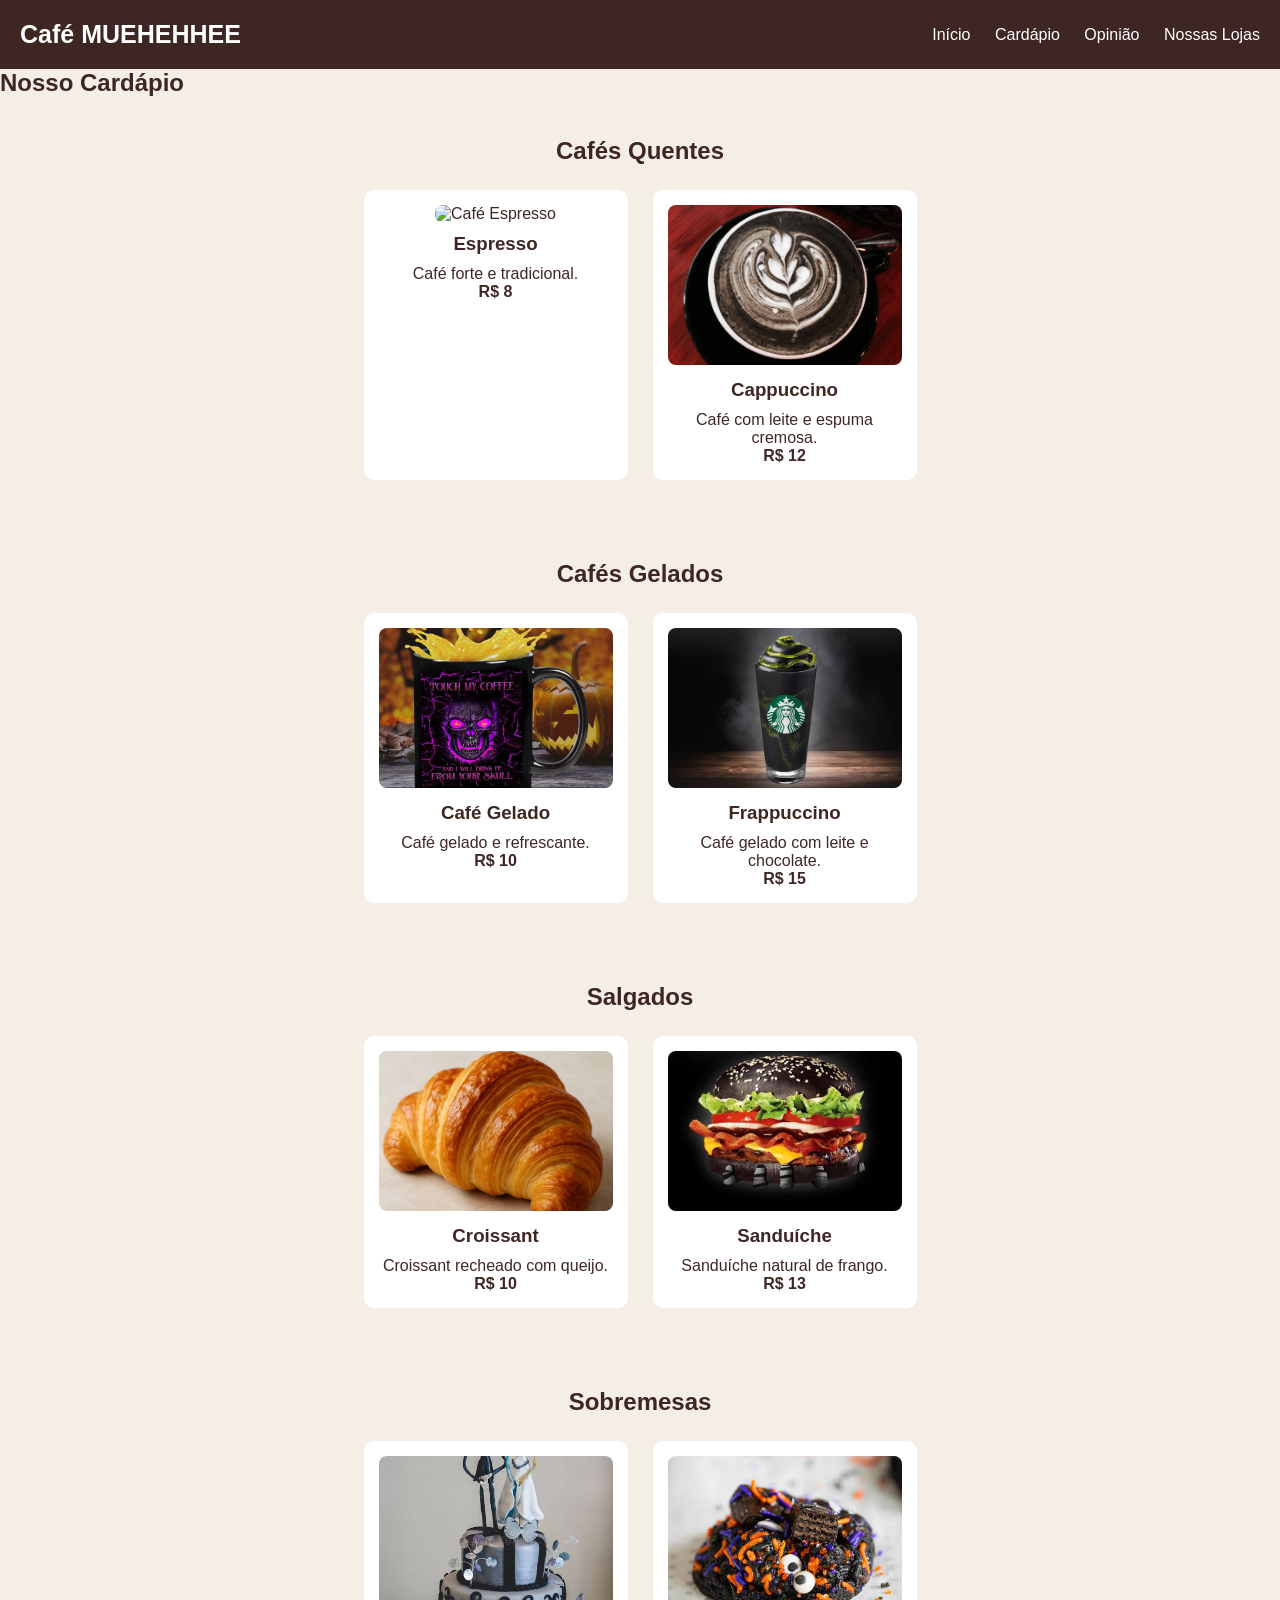
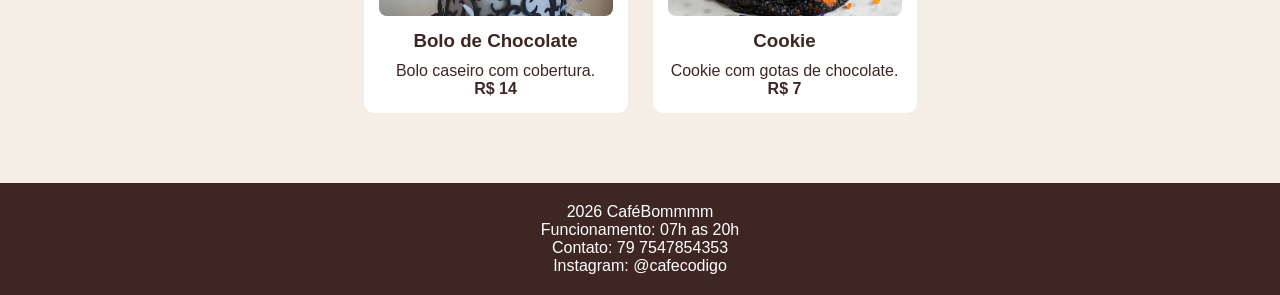
==== HTML/cardapio.html @ 8f30bbec "GRGRR GRGR" ====
<!DOCTYPE html>
<html lang="pt-br">
<head>
<meta charset="UTF-8">
<meta name="viewport" content="width=device-width, initial-scale=1.0">
<title>cAFÉ BONZASSOOOOOOOOOOOOOOOOO</title>
</head>
<link rel="stylesheet" href="../CSS/style.CSS">
<body>
<header>
<h1>Café MUEHEHHEE</h1>
    <nav>
<a href="../HTML/index.html">Início</a>
    <a href="../HTML/cardapio.html">Cardápio</a>
        <a href="../HTML/opiniao.html">Opinião</a>
    <a href="../HTML/lojas.html">Nossas Lojas</a>
</nav>
         </header>
     <main>
        <h2>Nosso Cardápio</h2>
        <section>
<h2>Cafés Quentes</h2>
<div class="produtos">
            <article class="card">
<img src="../IMG/espresso.jpg" alt="Café Espresso">
        <h3>Espresso</h3>
        <p>Café forte e tradicional.</p>
                <strong>R$ 8</strong>
         </article>
                <article class="card">
        <img src="../IMG/capuccino.jpg" alt="Cappuccino">
            <h3>Cappuccino</h3>
<p>Café com leite e espuma cremosa.</p>
      <strong>R$ 12</strong>
            </article>

</div>
        </section>
    <section>
            <h2>Cafés Gelados</h2>
            <div class="produtos">
                <article class="card">
                    <img src="../IMG/café gelado.jpg" alt="Café Gelado">
      <h3>Café Gelado</h3>
                 <p>Café gelado e refrescante.</p>
             <strong>R$ 10</strong>
</article>
            <article class="card">
                    <img src="../IMG/Frapuccino.jpg" alt="Frappuccino">
                 <h3>Frappuccino</h3>
                <p>Café gelado com leite e chocolate.</p>
             <strong>R$ 15</strong>
                </article>
            </div>
        </section>
        <section>
            <h2>Salgados</h2>
            <div class="produtos">
                <article class="card">
                    <img src="../IMG/croissant.jpg" alt="Croissant">
                    <h3>Croissant</h3>
                    <p>Croissant recheado com queijo.</p>
                    <strong>R$ 10</strong>
                </article>
                <article class="card">
                    <img src="../IMG/sanduíche.jpg" alt="Sanduíche">
                    <h3>Sanduíche</h3>
                    <p>Sanduíche natural de frango.</p>
                    <strong>R$ 13</strong>
                </article>
            </div>
        </section>
       <section>
<h2>Sobremesas</h2>
            <div class="produtos">
                <article class="card">
                <img src="../IMG/bolo.jpg" alt="Bolo de Chocolate">
            <h3>Bolo de Chocolate</h3>
                    <p>Bolo caseiro com cobertura.</p>
                <strong>R$ 14</strong>
             </article>
                <article class="card">
                <img src="../IMG/cookie.jpg" alt="Cookie">
                    <h3>Cookie</h3>
               <p>Cookie com gotas de chocolate.</p>
                  <strong>R$ 7</strong>
    </article>
            </div>
</section>
                     </main>
<footer>
               <p>2026 CaféBommmm</p>
 <p>Funcionamento: 07h as 20h</p>
<p>Contato: 79 7547854353</p>
<p>Instagram: @cafecodigo</p>
</footer>
</body>
</html>
---- CSS/style.CSS ----
* {
    margin: 0;
    padding: 0;
    box-sizing: border-box;
    font-family: Arial, sans-serif;
}

body {
    background-color: #f5eee6;
    color: #3e2723;
}

header {
    background-color: #3e2723;
    color: white;
    padding: 20px;
    display: flex;
    justify-content: space-between;
    align-items: center;
}

header h1 {
    font-size: 25px;
}

nav a {
    color: white;
    text-decoration: none;
    margin-left: 20px;
}

.banner {
    height: 450px;
    background-image: linear-gradient(rgba(0, 0, 0, 0.45), rgba(0, 0, 0, 0.45)), url("../IMG/loja.jpg");
    background-size: cover;
    background-position: center;
    display: flex;
    justify-content: center;
    align-items: center;
    text-align: center;
    color: white;
}

.banner h2 {
    font-size: 45px;
    margin-bottom: 10px;
}

.banner p {
    font-size: 20px;
}

section {
    padding: 40px;
}

section h2 {
    text-align: center;
    margin-bottom: 25px;
}

.sobre {
    display: flex;
    gap: 30px;
    align-items: center;
}

.sobre img {
    width: 45%;
    border-radius: 10px;
}

.destaques {
    display: flex;
    gap: 25px;
    justify-content: center;
}

.card {
    background-color: white;
    width: 30%;
    padding: 15px;
    border-radius: 10px;
    text-align: center;
}

.card img {
    width: 100%;
    height: 160px;
    object-fit: cover;
    border-radius: 8px;
}

.card h3 {
    margin: 10px 0;
}

.preco {
    font-weight: bold;
    margin-top: 10px;
}

.produtos {
    display: flex;
    flex-wrap: wrap;
    gap: 25px;
    justify-content: center;
}

.produtos .card {
    width: 22%;
}

form {
    background-color: white;
    max-width: 600px;
    margin: auto;
    padding: 30px;
    border-radius: 10px;
}

form label {
    display: block;
    margin-top: 15px;
    margin-bottom: 5px;
}

input,
textarea {
    width: 100%;
    padding: 10px;
    border: 1px solid #ccc;
    border-radius: 5px;
}

textarea {
    height: 120px;
}

button {
    margin-top: 20px;
    padding: 12px 25px;
    background-color: #6d4c41;
    color: white;
    border: none;
    border-radius: 5px;
}

.loja {
    text-align: center;
}

.loja img {
    width: 60%;
    border-radius: 10px;
    margin-bottom: 20px;
}

.mapa {
    margin: 30px auto;
    width: 80%;
    height: 250px;
    background-color: #ddd;
    display: flex;
    justify-content: center;
    align-items: center;
}

footer {
    background-color: #3e2723;
    color: white;
    text-align: center;
    padding: 20px;
    margin-top: 30px;
}
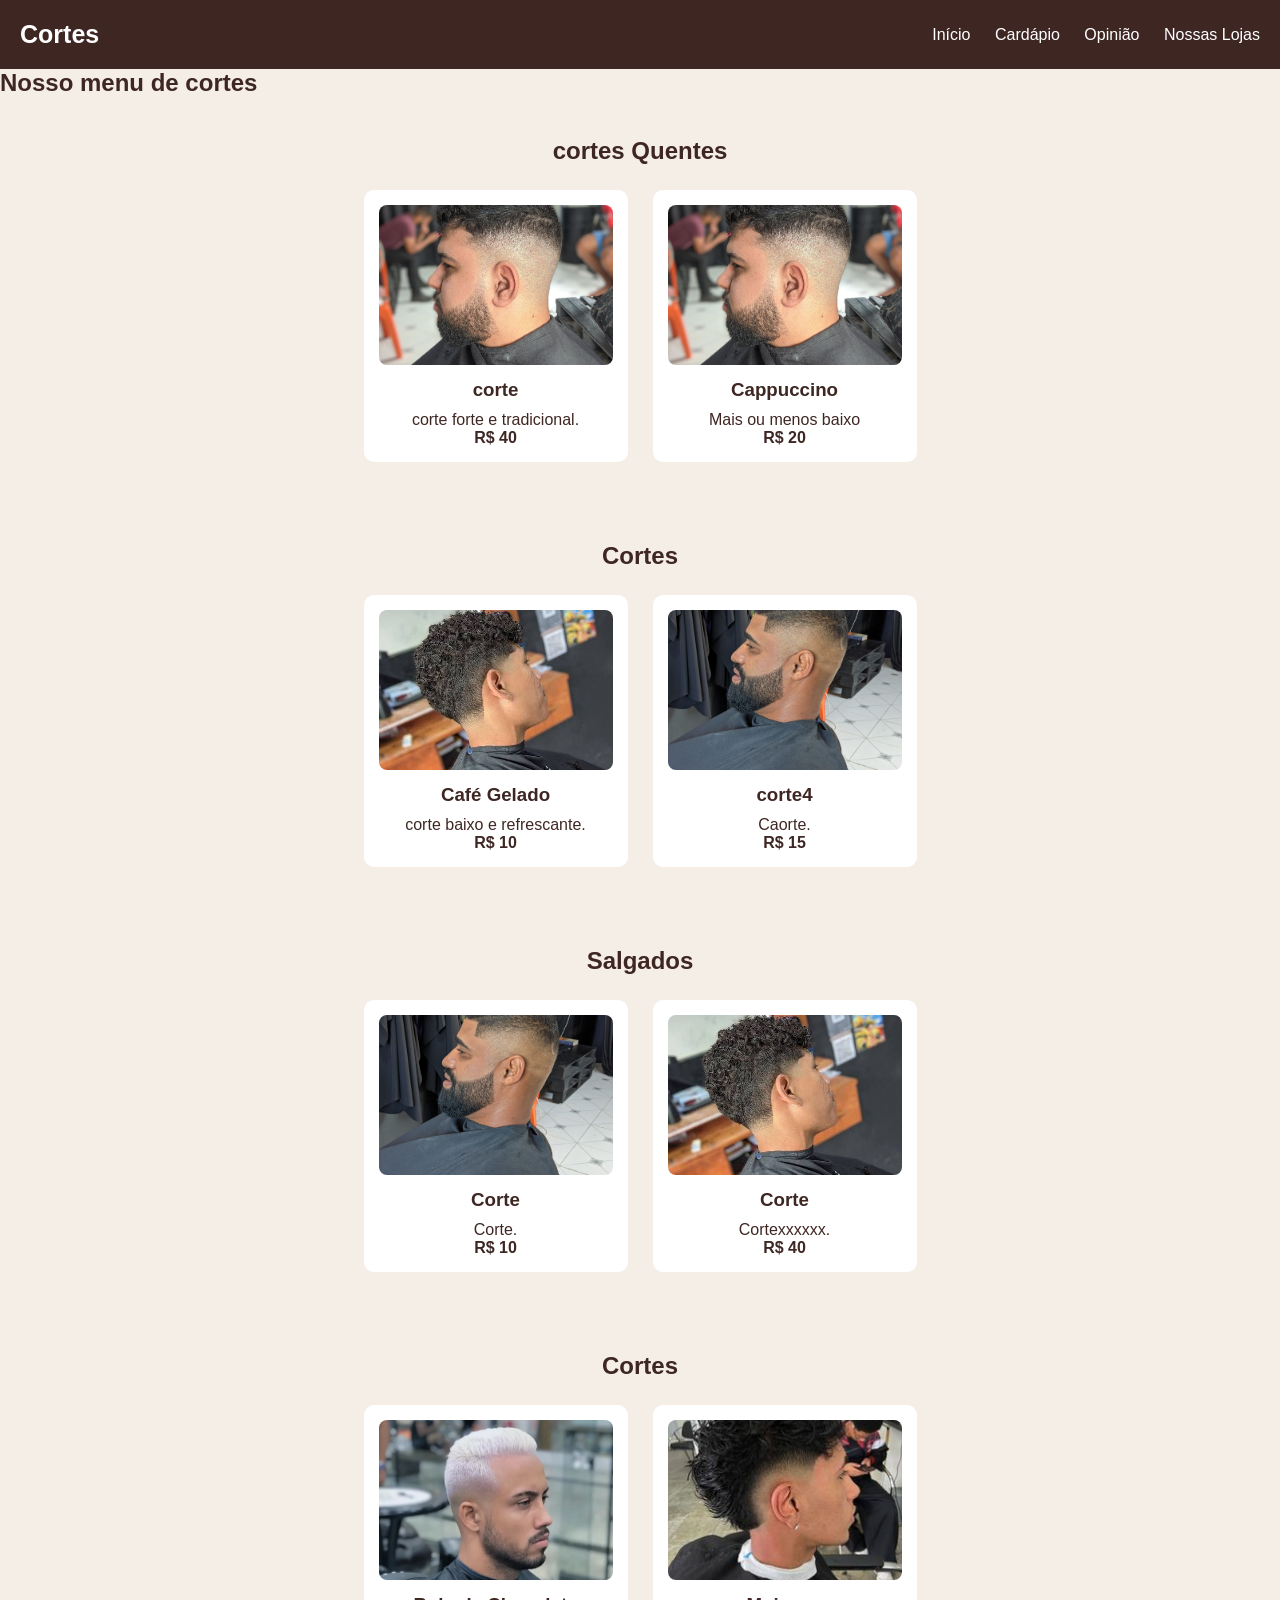
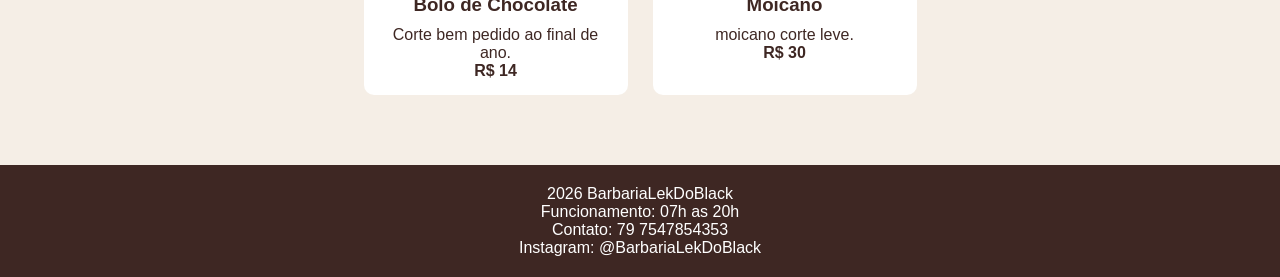
==== commit bdcc945a: "fefeefeeffefefeefefefe feefeffefeefefefef" ====
--- a/HTML/cardapio.html
+++ b/HTML/cardapio.html
@@ -3,12 +3,12 @@
 <head>
 <meta charset="UTF-8">
 <meta name="viewport" content="width=device-width, initial-scale=1.0">
-<title>cAFÉ BONZASSOOOOOOOOOOOOOOOOO</title>
+<title>corte BONZASSOOOOOOOOOOOOOOOOO</title>
 </head>
 <link rel="stylesheet" href="../CSS/style.CSS">
 <body>
 <header>
-<h1>Café MUEHEHHEE</h1>
+<h1>Cortes</h1>
     <nav>
 <a href="../HTML/index.html">Início</a>
     <a href="../HTML/cardapio.html">Cardápio</a>
@@ -17,38 +17,38 @@
 </nav>
          </header>
      <main>
-        <h2>Nosso Cardápio</h2>
+        <h2>Nosso menu de cortes</h2>
         <section>
-<h2>Cafés Quentes</h2>
+<h2>cortes Quentes</h2>
 <div class="produtos">
             <article class="card">
-<img src="../IMG/espresso.jpg" alt="Café Espresso">
-        <h3>Espresso</h3>
-        <p>Café forte e tradicional.</p>
-                <strong>R$ 8</strong>
+<img src="../IMG/corte1.jpeg" alt="Corte">
+        <h3>corte</h3>
+        <p>corte forte e tradicional.</p>
+                <strong>R$ 40</strong>
          </article>
                 <article class="card">
-        <img src="../IMG/capuccino.jpg" alt="Cappuccino">
+        <img src="../IMG/corte1.jpeg" alt="Corte1">
             <h3>Cappuccino</h3>
-<p>Café com leite e espuma cremosa.</p>
-      <strong>R$ 12</strong>
+<p>Mais ou menos baixo</p>
+      <strong>R$ 20</strong>
             </article>
 
 </div>
         </section>
     <section>
-            <h2>Cafés Gelados</h2>
+            <h2>Cortes </h2>
             <div class="produtos">
                 <article class="card">
-                    <img src="../IMG/café gelado.jpg" alt="Café Gelado">
+                    <img src="../IMG/corte2.jpg" alt="Corte2 ">
       <h3>Café Gelado</h3>
-                 <p>Café gelado e refrescante.</p>
+                 <p>corte baixo e refrescante.</p>
              <strong>R$ 10</strong>
 </article>
             <article class="card">
-                    <img src="../IMG/Frapuccino.jpg" alt="Frappuccino">
-                 <h3>Frappuccino</h3>
-                <p>Café gelado com leite e chocolate.</p>
+                    <img src="../IMG/corte4.jpeg" alt="Frappuccino">
+                 <h3>corte4</h3>
+                <p>Caorte.</p>
              <strong>R$ 15</strong>
                 </article>
             </div>
@@ -57,42 +57,42 @@
             <h2>Salgados</h2>
             <div class="produtos">
                 <article class="card">
-                    <img src="../IMG/croissant.jpg" alt="Croissant">
-                    <h3>Croissant</h3>
-                    <p>Croissant recheado com queijo.</p>
+                    <img src="../IMG/corte4.jpeg" alt="Corte4">
+                    <h3>Corte</h3>
+                    <p>Corte.</p>
                     <strong>R$ 10</strong>
                 </article>
                 <article class="card">
-                    <img src="../IMG/sanduíche.jpg" alt="Sanduíche">
-                    <h3>Sanduíche</h3>
-                    <p>Sanduíche natural de frango.</p>
-                    <strong>R$ 13</strong>
+                    <img src="../IMG/corte2.jpg" alt="Cortes">
+                    <h3>Corte</h3>
+                    <p>Cortexxxxxx.</p>
+                    <strong>R$ 40</strong>
                 </article>
             </div>
         </section>
        <section>
-<h2>Sobremesas</h2>
+<h2>Cortes</h2>
             <div class="produtos">
                 <article class="card">
-                <img src="../IMG/bolo.jpg" alt="Bolo de Chocolate">
+                <img src="../IMG/Nevou.webp" alt="Nevou">
             <h3>Bolo de Chocolate</h3>
-                    <p>Bolo caseiro com cobertura.</p>
+                    <p>Corte bem pedido ao final de ano.</p>
                 <strong>R$ 14</strong>
              </article>
                 <article class="card">
-                <img src="../IMG/cookie.jpg" alt="Cookie">
-                    <h3>Cookie</h3>
-               <p>Cookie com gotas de chocolate.</p>
-                  <strong>R$ 7</strong>
+                <img src="../IMG/moicano.jpg" alt="Moicano">
+                    <h3>Moicano</h3>
+               <p>moicano corte leve.</p>
+                  <strong>R$ 30</strong>
     </article>
             </div>
 </section>
-                     </main>
+ </main>
 <footer>
-               <p>2026 CaféBommmm</p>
+               <p>2026 BarbariaLekDoBlack</p>
  <p>Funcionamento: 07h as 20h</p>
 <p>Contato: 79 7547854353</p>
-<p>Instagram: @cafecodigo</p>
+<p>Instagram: @BarbariaLekDoBlack</p>
 </footer>
 </body>
 </html>
